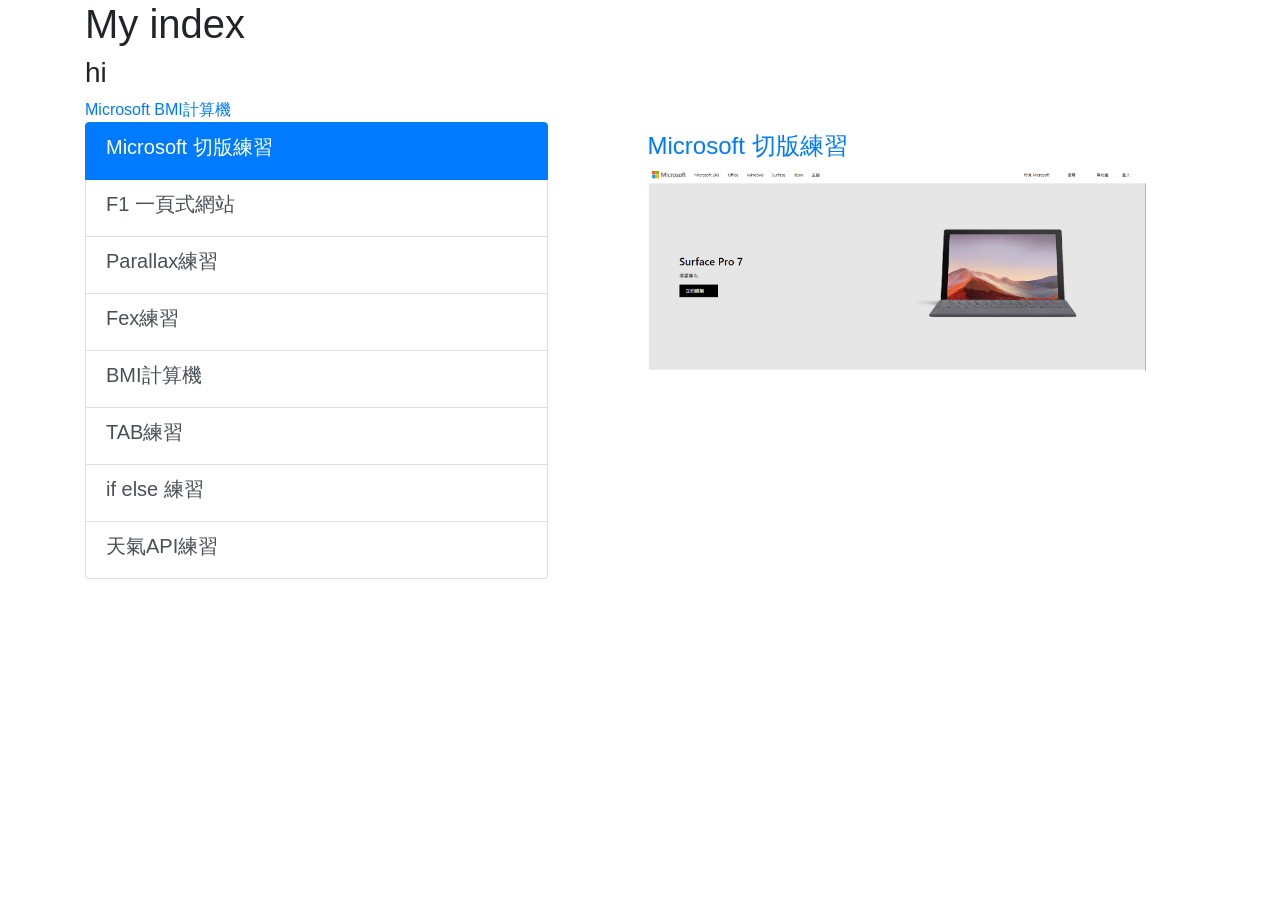
==== index.html @ 3a9ffc70 "0.0" ====
<!DOCTYPE html>
<html lang="en">

<head>
    <meta charset="UTF-8">
    <meta http-equiv="X-UA-Compatible" content="IE=edge">
    <meta name="viewport" content="width=device-width, initial-scale=1.0">
    <title>盧禹勝 Louis 作品集</title>

    <!-- Bootstrap 4.6 CSS -->
    <link rel="stylesheet" href="https://cdn.jsdelivr.net/npm/bootstrap@4.6.0/dist/css/bootstrap.min.css"
        integrity="sha384-B0vP5xmATw1+K9KRQjQERJvTumQW0nPEzvF6L/Z6nronJ3oUOFUFpCjEUQouq2+l" crossorigin="anonymous">

    <!-- Font Awsome -->
    <link rel="stylesheet" href="https://pro.fontawesome.com/releases/v5.10.0/css/all.css"
        integrity="sha384-AYmEC3Yw5cVb3ZcuHtOA93w35dYTsvhLPVnYs9eStHfGJvOvKxVfELGroGkvsg+p" crossorigin="anonymous">

    <!-- google Font -->
    <link rel="preconnect" href="https://fonts.googleapis.com">
    <link rel="preconnect" href="https://fonts.gstatic.com" crossorigin>
    <link href="https://fonts.googleapis.com/css2?family=Noto+Serif+TC:wght@700&display=swap" rel="stylesheet">
    <!-- wow.js -->
    <link rel="stylesheet" href="https://cdnjs.cloudflare.com/ajax/libs/animate.css/3.7.2/animate.min.css">

    <!-- index style -->
    <link rel="stylesheet" href="/css/index.css">


</head>

<body>

    <main>

        <div class="banner d-flex justify-content-center">
            <div class="banner-img">
                <!-- <img src="/img/Banner.jpg" alt="" style="max-width: 100%;height: auto;"> -->
            </div>
        </div>

        <div class="container">

            <h1>My index</h1>
            <h3>hi</h3>
            <a href="https://louis5628.github.io/20210413-Microsoft 切版.html">Microsoft</a>
            <a
                href="https://louis5628.github.io/2021-04-15-BMI%E8%A8%88%E7%AE%97%E6%A9%9F(%E4%BD%9C%E6%A5%AD)">BMI計算機</a>

            <div class="row no-gutters">
                <div class="col-lg-5">
                    <div class="list-group" id="list-tab" role="tablist">
                        <a class="list-group-item list-group-item-action active" id="list-Microsoft" data-toggle="list"
                            href="#Microsoft" role="tab">
                            <h5>Microsoft 切版練習</h5>
                        </a>
                        <a class="list-group-item list-group-item-action" id="list-messages-list" data-toggle="list"
                            href="#F1-one-page" role="tab">
                            <h5>F1 一頁式網站</h5>
                        </a>
                        <a class="list-group-item list-group-item-action" id="list-settings-list" data-toggle="list"
                            href="#Parallax" role="tab">
                            <h5>Parallax練習</h5>
                        </a>
                        <a class="list-group-item list-group-item-action" id="list-settings-list" data-toggle="list"
                            href="#Flex" role="tab">
                            <h5>Fex練習</h5>
                        </a>

                        <a class="list-group-item list-group-item-action" id="list-profile-list" data-toggle="list"
                            href="#BMI" role="tab">
                            <h5>BMI計算機</h5>
                        </a>
                        <a class="list-group-item list-group-item-action" id="list-profile-list" data-toggle="list"
                            href="#TAB" role="tab">
                            <h5>TAB練習</h5>
                        </a>
                        <a class="list-group-item list-group-item-action" id="list-profile-list" data-toggle="list"
                            href="#score" role="tab">
                            <h5>if else 練習</h5>
                        </a>
                        <a class="list-group-item list-group-item-action" id="list-profile-list" data-toggle="list"
                            href="#API" role="tab">
                            <h5>天氣API練習</h5>
                        </a>
                    </div>
                </div>
                <div class="col-lg-5 links">
                    <div class="tab-content" id="nav-tabContent">
                        <div class="link tab-pane fade show active" id="Microsoft" role="tabpanel"
                            aria-labelledby="list-Microsoft">
                            <a href="https://louis5628.github.io/20210413-Microsoft 切版.html">
                                <h4>Microsoft 切版練習</h4>
                                <img src="/img/Microsoft.PNG" alt="">
                            </a>
                        </div>

                        <div class="link tab-pane fade" id="F1-one-page" role="tabpanel"
                            aria-labelledby="list-messages-list">
                            <a href="https://louis5628.github.io/F1-one page website.html">
                                <h4>F1 一頁式網站</h4>
                                <img src="/img/f1-website.PNG" alt="">
                            </a>
                        </div>
                        <div class="link tab-pane fade" id="Parallax" role="tabpanel"
                            aria-labelledby="list-settings-list">
                            <a href="https://louis5628.github.io/parallax-practice.html">
                                <h4>Parallax練習</h4>
                                <img src="/img/Parallax-practice.PNG" alt="">
                            </a>
                        </div>
                        <div class="link tab-pane fade" id="Flex" role="tabpanel" aria-labelledby="list-settings-list">
                            <a href="https://louis5628.github.io/twitch-flex-practice.html">
                                <h4>Flex練習</h4>
                                <img src="/img/twitch.PNG" alt="">
                            </a>
                        </div>

                        <div class="link tab-pane fade" id="BMI" role="tabpanel" aria-labelledby="list-profile-list"><a
                                href="https://louis5628.github.io/2021-04-15-BMI.html">
                                <h4>BMI計算機</h4>
                                <img src="/img/BMI.PNG" alt="">
                            </a>
                        </div>

                        <div class="link tab-pane fade" id="TAB" role="tabpanel" aria-labelledby="list-profile-list"><a
                                href="https://louis5628.github.io/javascript-practice-tab.html">
                                <h4>TAB練習</h4>
                                <img src="/img/TAB.PNG" alt="">
                            </a>
                        </div>

                        <div class="link tab-pane fade" id="score" role="tabpanel" aria-labelledby="list-profile-list">
                            <a href="https://louis5628.github.io/javascript-practice-tab.html">
                                <h4>if else 練習</h4>
                                <img src="/img/score.PNG" alt="">
                            </a>
                        </div>

                        <div class="link tab-pane fade" id="API" role="tabpanel" aria-labelledby="list-profile-list">
                            <a href="https://louis5628.github.io/javascript-practice-tab.html">
                                <h4>天氣API練習</h4>
                                <img src="/img/weather-api.PNG" alt="">
                            </a>
                        </div>




                    </div>
                </div>
            </div>

        </div>


    </main>










    <!-- Bootstrap 4.6 JS -->
    <script src="https://code.jquery.com/jquery-3.5.1.slim.min.js"
        integrity="sha384-DfXdz2htPH0lsSSs5nCTpuj/zy4C+OGpamoFVy38MVBnE+IbbVYUew+OrCXaRkfj"
        crossorigin="anonymous"></script>
    <script src="https://cdn.jsdelivr.net/npm/popper.js@1.16.1/dist/umd/popper.min.js"
        integrity="sha384-9/reFTGAW83EW2RDu2S0VKaIzap3H66lZH81PoYlFhbGU+6BZp6G7niu735Sk7lN"
        crossorigin="anonymous"></script>
    <script src="https://cdn.jsdelivr.net/npm/bootstrap@4.6.0/dist/js/bootstrap.min.js"
        integrity="sha384-+YQ4JLhjyBLPDQt//I+STsc9iw4uQqACwlvpslubQzn4u2UU2UFM80nGisd026JF"
        crossorigin="anonymous"></script>

    <!-- wow.js -->
    <script src="https://cdnjs.cloudflare.com/ajax/libs/wow/1.1.2/wow.min.js"></script>

    <script>

        // activate wow.js
        new WOW().init();

    </script>


</body>

</html>
---- css/index.css ----
.container .links {
  margin-left: 100px;
}

.container .links .link {
  padding: 10px 0;
}

.container .links .link img {
  width: 500px;
  height: auto;
}
/*# sourceMappingURL=index.css.map */
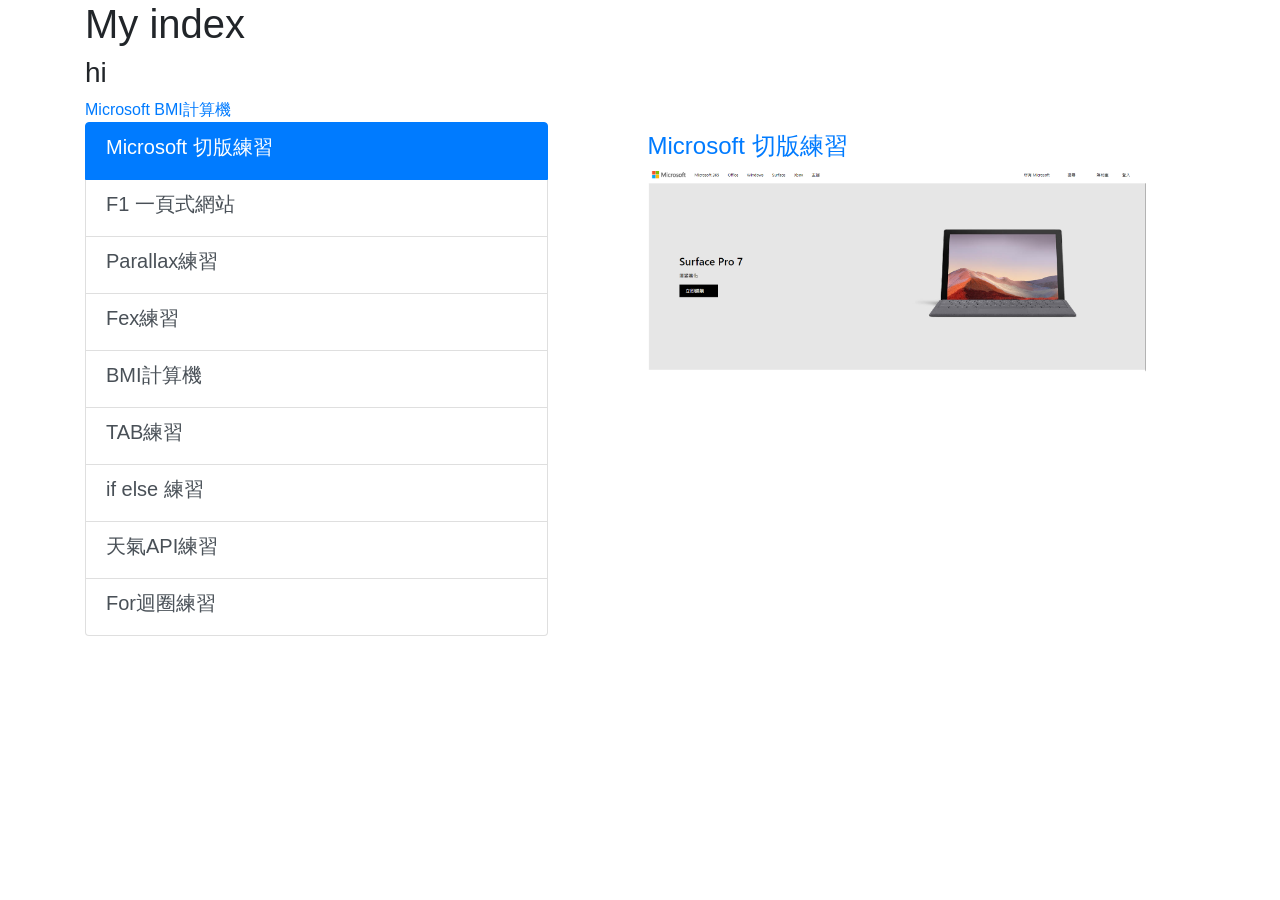
==== commit 7e0cfc28: "0.0" ====
--- a/index.html
+++ b/index.html
@@ -82,6 +82,11 @@
                             href="#API" role="tab">
                             <h5>天氣API練習</h5>
                         </a>
+
+                        <a class="list-group-item list-group-item-action" id="list-profile-list" data-toggle="list"
+                        href="#block-game" role="tab">
+                        <h5>For迴圈練習</h5>
+                    </a>
                     </div>
                 </div>
                 <div class="col-lg-5 links">
@@ -140,6 +145,13 @@
                             <a href="https://louis5628.github.io/javascript-practice-tab.html">
                                 <h4>天氣API練習</h4>
                                 <img src="/img/weather-api.PNG" alt="">
+                            </a>
+                        </div>
+
+                        <div class="link tab-pane fade" id="block-game" role="tabpanel" aria-labelledby="list-profile-list">
+                            <a href="https://louis5628.github.io/javascript-practice-block-game.html">
+                                <h4>For迴圈練習</h4>
+                                <img src="/img/block-game.PNG" alt="">
                             </a>
                         </div>
 
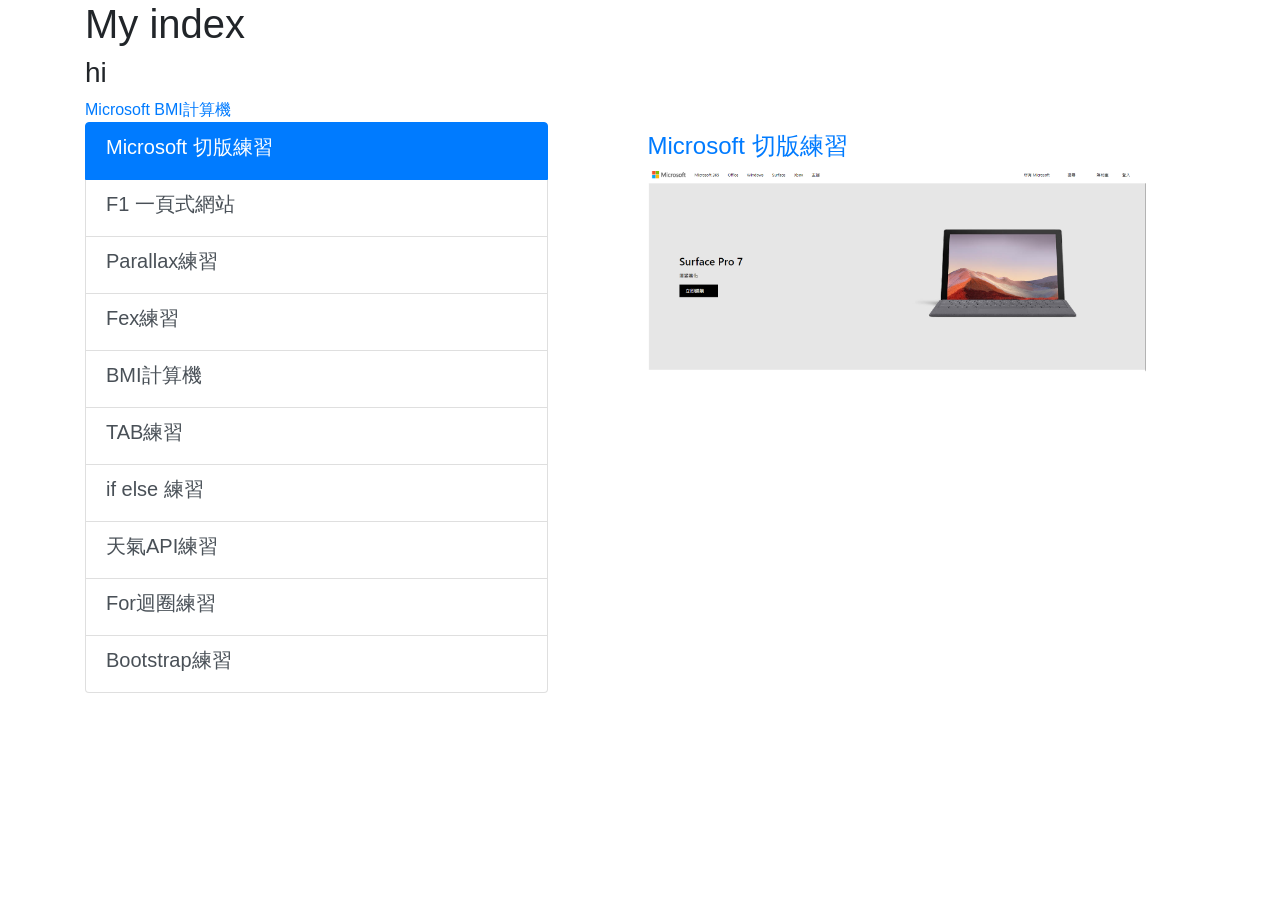
==== commit 4e406359: "0.0" ====
--- a/index.html
+++ b/index.html
@@ -84,9 +84,14 @@
                         </a>
 
                         <a class="list-group-item list-group-item-action" id="list-profile-list" data-toggle="list"
-                        href="#block-game" role="tab">
-                        <h5>For迴圈練習</h5>
-                    </a>
+                            href="#block-game" role="tab">
+                            <h5>For迴圈練習</h5>
+                        </a>
+
+                        <a class="list-group-item list-group-item-action" id="list-profile-list" data-toggle="list"
+                            href="#bootstrap" role="tab">
+                            <h5>Bootstrap練習</h5>
+                        </a>
                     </div>
                 </div>
                 <div class="col-lg-5 links">
@@ -135,23 +140,32 @@
                         </div>
 
                         <div class="link tab-pane fade" id="score" role="tabpanel" aria-labelledby="list-profile-list">
-                            <a href="https://louis5628.github.io/javascript-practice-tab.html">
+                            <a href="https://louis5628.github.io/javascript-practice-if-else-score.html">
                                 <h4>if else 練習</h4>
                                 <img src="/img/score.PNG" alt="">
                             </a>
                         </div>
 
                         <div class="link tab-pane fade" id="API" role="tabpanel" aria-labelledby="list-profile-list">
-                            <a href="https://louis5628.github.io/javascript-practice-tab.html">
+                            <a href="https://louis5628.github.io/javascript-practice-weather-api.html">
                                 <h4>天氣API練習</h4>
                                 <img src="/img/weather-api.PNG" alt="">
                             </a>
                         </div>
 
-                        <div class="link tab-pane fade" id="block-game" role="tabpanel" aria-labelledby="list-profile-list">
+                        <div class="link tab-pane fade" id="block-game" role="tabpanel"
+                            aria-labelledby="list-profile-list">
                             <a href="https://louis5628.github.io/javascript-practice-block-game.html">
                                 <h4>For迴圈練習</h4>
                                 <img src="/img/block-game.PNG" alt="">
+                            </a>
+                        </div>
+
+                        <div class="link tab-pane fade" id="bootstrap" role="tabpanel"
+                            aria-labelledby="list-profile-list">
+                            <a href="https://louis5628.github.io/bootstrap-digipack-index.html">
+                                <h4>Bootstrap練習</h4>
+                                <img src="/img/bootstrap.PNG" alt="">
                             </a>
                         </div>
 
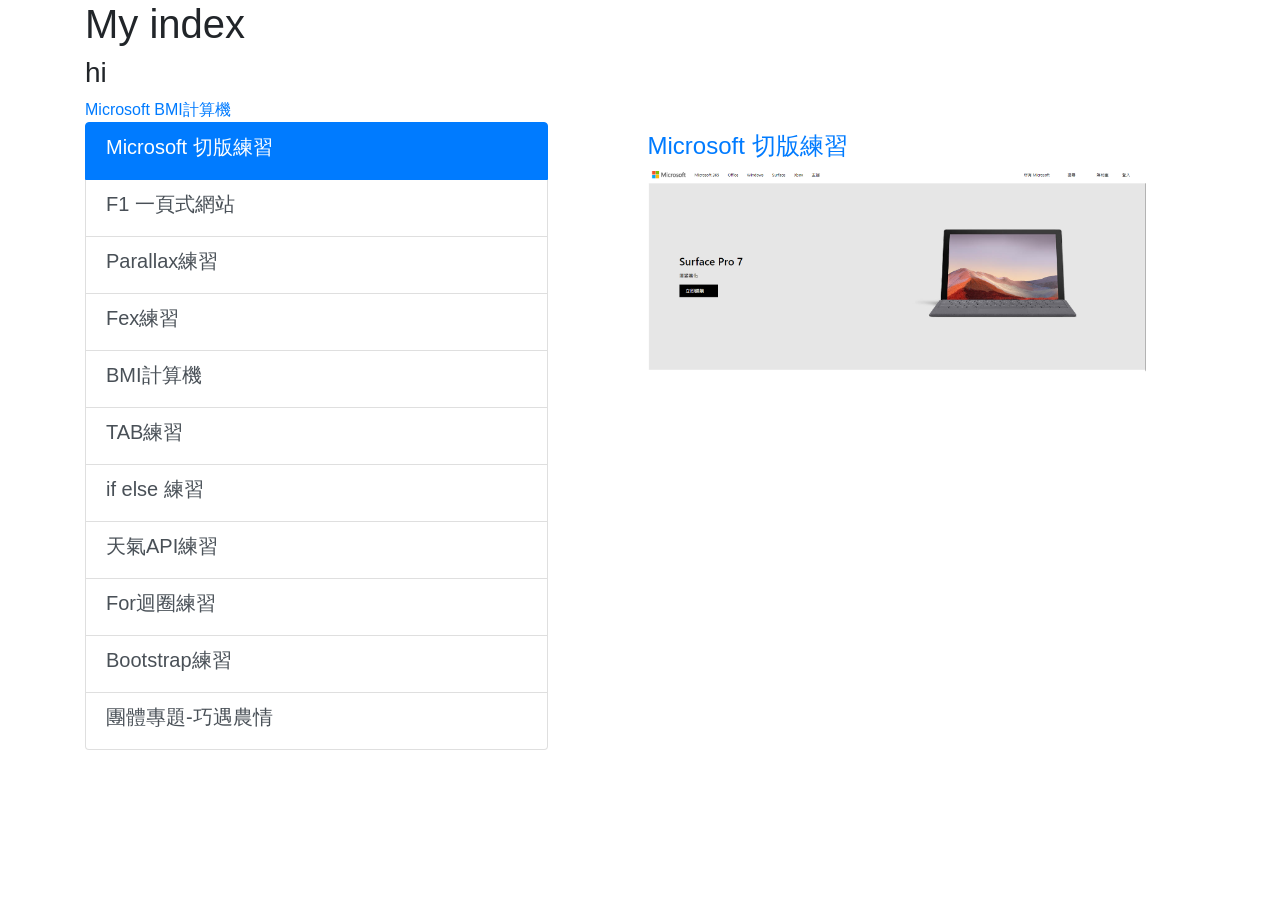
==== commit b40a5697: "0.0" ====
--- a/index.html
+++ b/index.html
@@ -92,6 +92,12 @@
                             href="#bootstrap" role="tab">
                             <h5>Bootstrap練習</h5>
                         </a>
+
+                        <a class="list-group-item list-group-item-action" id="list-profile-list" data-toggle="list"
+                        href="#team-project" role="tab">
+                        <h5>團體專題-巧遇農情</h5>
+                        </a>
+
                     </div>
                 </div>
                 <div class="col-lg-5 links">
@@ -166,6 +172,15 @@
                             <a href="https://louis5628.github.io/bootstrap-digipack-index.html">
                                 <h4>Bootstrap練習</h4>
                                 <img src="/img/bootstrap.PNG" alt="">
+                            </a>
+                        </div>
+
+                        
+                        <div class="link tab-pane fade" id="team-project" role="tabpanel"
+                            aria-labelledby="list-profile-list">
+                            <a href="https://110-03-sunyehfy-chomeet.dev-hub.io/">
+                                <h4>團體專題-巧遇農情</h4>
+                                <img src="/img/chomeet.PNG" alt="">
                             </a>
                         </div>
 
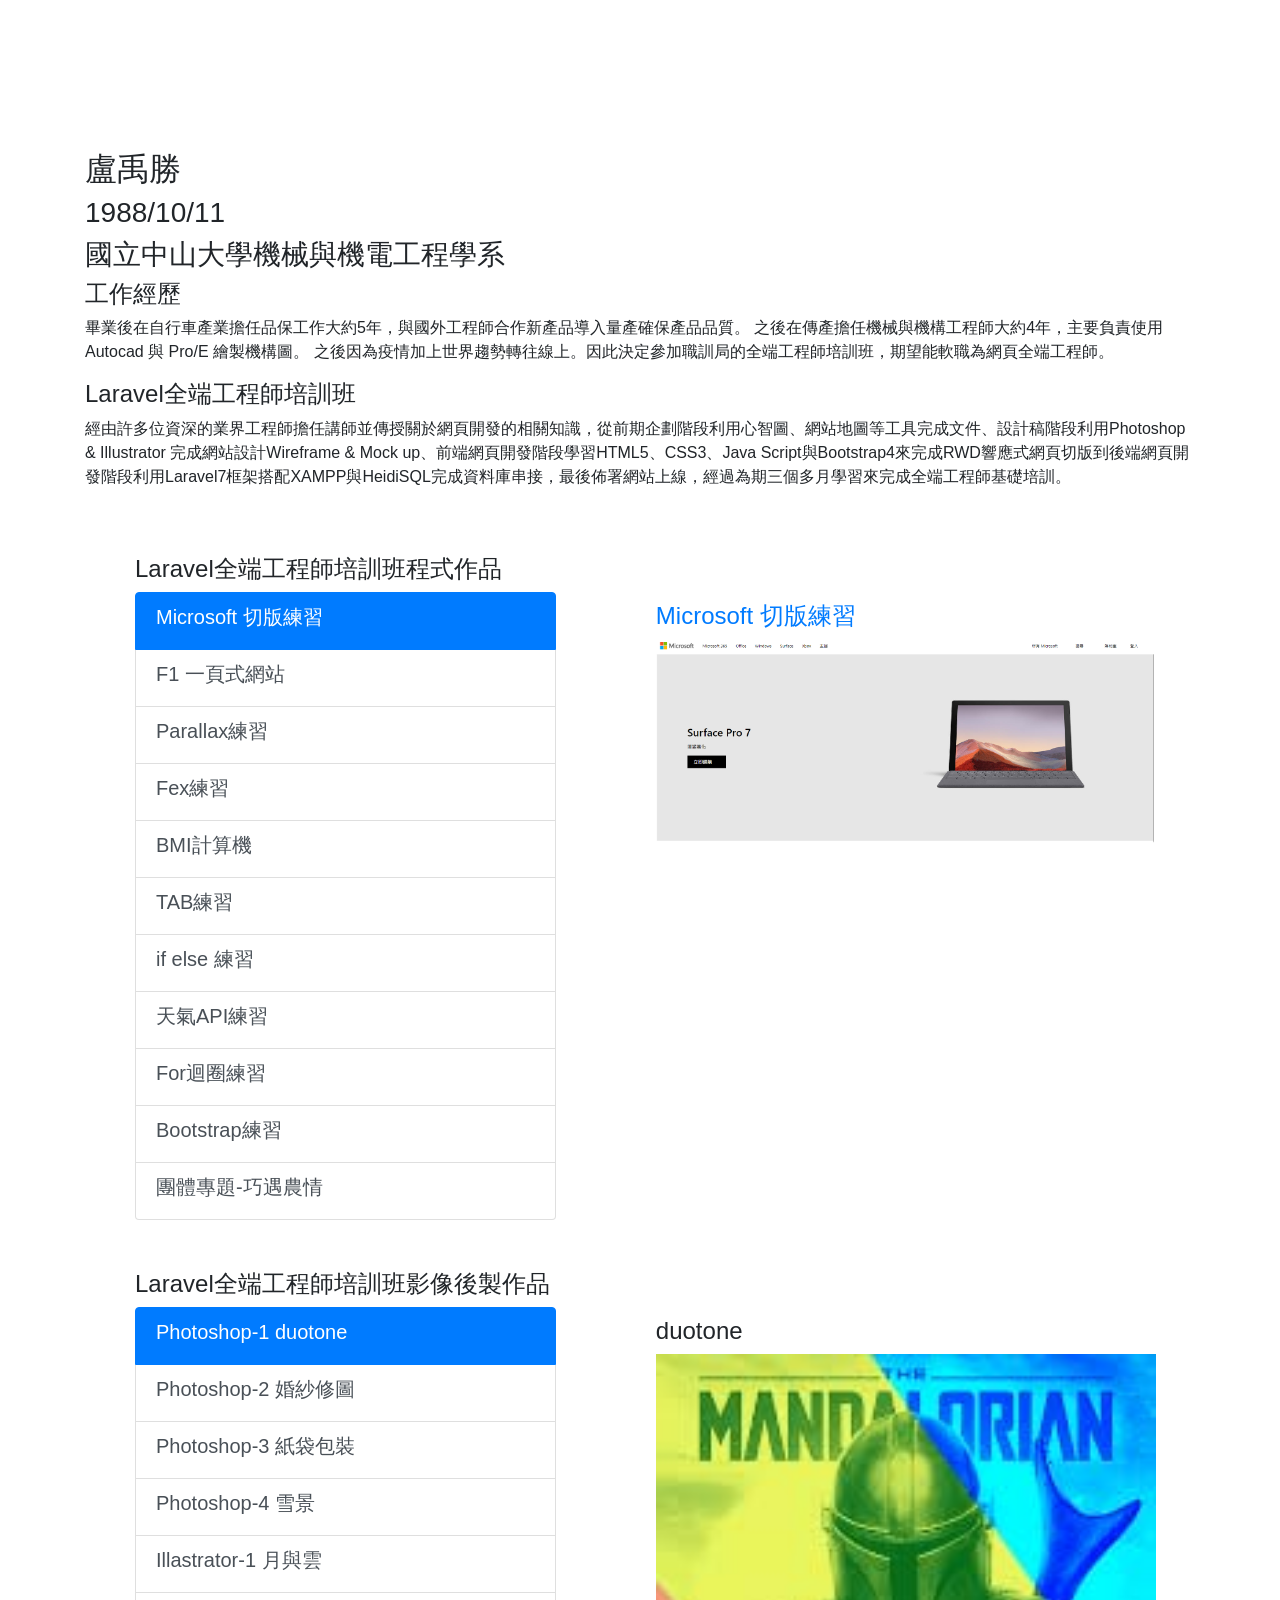
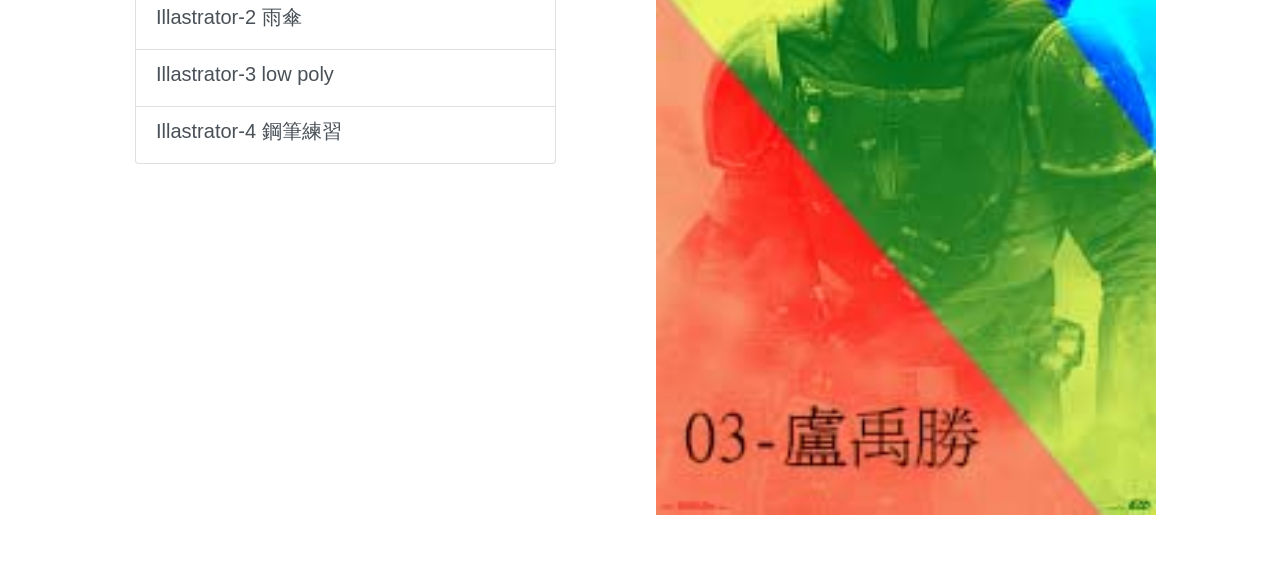
==== commit be9f48e9: "0.0" ====
--- a/index.html
+++ b/index.html
@@ -40,155 +40,277 @@
 
         <div class="container">
 
-            <h1>My index</h1>
-            <h3>hi</h3>
-            <a href="https://louis5628.github.io/20210413-Microsoft 切版.html">Microsoft</a>
-            <a
-                href="https://louis5628.github.io/2021-04-15-BMI%E8%A8%88%E7%AE%97%E6%A9%9F(%E4%BD%9C%E6%A5%AD)">BMI計算機</a>
-
-            <div class="row no-gutters">
-                <div class="col-lg-5">
-                    <div class="list-group" id="list-tab" role="tablist">
-                        <a class="list-group-item list-group-item-action active" id="list-Microsoft" data-toggle="list"
-                            href="#Microsoft" role="tab">
-                            <h5>Microsoft 切版練習</h5>
-                        </a>
-                        <a class="list-group-item list-group-item-action" id="list-messages-list" data-toggle="list"
-                            href="#F1-one-page" role="tab">
-                            <h5>F1 一頁式網站</h5>
-                        </a>
-                        <a class="list-group-item list-group-item-action" id="list-settings-list" data-toggle="list"
-                            href="#Parallax" role="tab">
-                            <h5>Parallax練習</h5>
-                        </a>
-                        <a class="list-group-item list-group-item-action" id="list-settings-list" data-toggle="list"
-                            href="#Flex" role="tab">
-                            <h5>Fex練習</h5>
-                        </a>
-
-                        <a class="list-group-item list-group-item-action" id="list-profile-list" data-toggle="list"
-                            href="#BMI" role="tab">
-                            <h5>BMI計算機</h5>
-                        </a>
-                        <a class="list-group-item list-group-item-action" id="list-profile-list" data-toggle="list"
-                            href="#TAB" role="tab">
-                            <h5>TAB練習</h5>
-                        </a>
-                        <a class="list-group-item list-group-item-action" id="list-profile-list" data-toggle="list"
-                            href="#score" role="tab">
-                            <h5>if else 練習</h5>
-                        </a>
-                        <a class="list-group-item list-group-item-action" id="list-profile-list" data-toggle="list"
-                            href="#API" role="tab">
-                            <h5>天氣API練習</h5>
-                        </a>
-
-                        <a class="list-group-item list-group-item-action" id="list-profile-list" data-toggle="list"
-                            href="#block-game" role="tab">
-                            <h5>For迴圈練習</h5>
-                        </a>
-
-                        <a class="list-group-item list-group-item-action" id="list-profile-list" data-toggle="list"
-                            href="#bootstrap" role="tab">
-                            <h5>Bootstrap練習</h5>
-                        </a>
-
-                        <a class="list-group-item list-group-item-action" id="list-profile-list" data-toggle="list"
-                        href="#team-project" role="tab">
-                        <h5>團體專題-巧遇農情</h5>
-                        </a>
-
+            <div class="resume">
+
+                <h2>盧禹勝</h2>
+                <h3>1988/10/11</h3>
+                <h3>國立中山大學機械與機電工程學系</h3>
+                <h4>工作經歷</h4>
+                <p>
+                    畢業後在自行車產業擔任品保工作大約5年，與國外工程師合作新產品導入量產確保產品品質。
+                    之後在傳產擔任機械與機構工程師大約4年，主要負責使用 Autocad 與 Pro/E 繪製機構圖。
+                    之後因為疫情加上世界趨勢轉往線上。因此決定參加職訓局的全端工程師培訓班，期望能軟職為網頁全端工程師。
+                </p>
+                <h4>Laravel全端工程師培訓班</h4>
+                <p>經由許多位資深的業界工程師擔任講師並傳授關於網頁開發的相關知識，從前期企劃階段利用心智圖、網站地圖等工具完成文件、設計稿階段利用Photoshop & Illustrator
+                    完成網站設計Wireframe & Mock up、前端網頁開發階段學習HTML5、CSS3、Java
+                    Script與Bootstrap4來完成RWD響應式網頁切版到後端網頁開發階段利用Laravel7框架搭配XAMPP與HeidiSQL完成資料庫串接，最後佈署網站上線，經過為期三個多月學習來完成全端工程師基礎培訓。
+                </p>
+            </div>
+
+            <div class="frontend">
+
+                <h4>Laravel全端工程師培訓班程式作品</h4>
+                <div class="row no-gutters">
+                    <div class="col-lg-5">
+                        <div class="list-group" id="list-tab" role="tablist">
+                            <a class="list-group-item list-group-item-action active" id="list-Microsoft"
+                                data-toggle="list" href="#Microsoft" role="tab">
+                                <h5>Microsoft 切版練習</h5>
+                            </a>
+                            <a class="list-group-item list-group-item-action" id="list-messages-list" data-toggle="list"
+                                href="#F1-one-page" role="tab">
+                                <h5>F1 一頁式網站</h5>
+                            </a>
+                            <a class="list-group-item list-group-item-action" id="list-settings-list" data-toggle="list"
+                                href="#Parallax" role="tab">
+                                <h5>Parallax練習</h5>
+                            </a>
+                            <a class="list-group-item list-group-item-action" id="list-settings-list" data-toggle="list"
+                                href="#Flex" role="tab">
+                                <h5>Fex練習</h5>
+                            </a>
+
+                            <a class="list-group-item list-group-item-action" id="list-profile-list" data-toggle="list"
+                                href="#BMI" role="tab">
+                                <h5>BMI計算機</h5>
+                            </a>
+                            <a class="list-group-item list-group-item-action" id="list-profile-list" data-toggle="list"
+                                href="#TAB" role="tab">
+                                <h5>TAB練習</h5>
+                            </a>
+                            <a class="list-group-item list-group-item-action" id="list-profile-list" data-toggle="list"
+                                href="#score" role="tab">
+                                <h5>if else 練習</h5>
+                            </a>
+                            <a class="list-group-item list-group-item-action" id="list-profile-list" data-toggle="list"
+                                href="#API" role="tab">
+                                <h5>天氣API練習</h5>
+                            </a>
+
+                            <a class="list-group-item list-group-item-action" id="list-profile-list" data-toggle="list"
+                                href="#block-game" role="tab">
+                                <h5>For迴圈練習</h5>
+                            </a>
+
+                            <a class="list-group-item list-group-item-action" id="list-profile-list" data-toggle="list"
+                                href="#bootstrap" role="tab">
+                                <h5>Bootstrap練習</h5>
+                            </a>
+
+                            <a class="list-group-item list-group-item-action" id="list-profile-list" data-toggle="list"
+                                href="#team-project" role="tab">
+                                <h5>團體專題-巧遇農情</h5>
+                            </a>
+
+                        </div>
+                    </div>
+                    <div class="col-lg-5 links">
+                        <div class="tab-content" id="nav-tabContent">
+                            <div class="link tab-pane fade show active" id="Microsoft" role="tabpanel"
+                                aria-labelledby="list-Microsoft">
+                                <a href="https://louis5628.github.io/20210413-Microsoft 切版.html">
+                                    <h4>Microsoft 切版練習</h4>
+                                    <img src="/img/Microsoft.PNG" alt="">
+                                </a>
+                            </div>
+
+                            <div class="link tab-pane fade" id="F1-one-page" role="tabpanel"
+                                aria-labelledby="list-messages-list">
+                                <a href="https://louis5628.github.io/F1-one page website.html">
+                                    <h4>F1 一頁式網站</h4>
+                                    <img src="/img/f1-website.PNG" alt="">
+                                </a>
+                            </div>
+                            <div class="link tab-pane fade" id="Parallax" role="tabpanel"
+                                aria-labelledby="list-settings-list">
+                                <a href="https://louis5628.github.io/parallax-practice.html">
+                                    <h4>Parallax練習</h4>
+                                    <img src="/img/Parallax-practice.PNG" alt="">
+                                </a>
+                            </div>
+                            <div class="link tab-pane fade" id="Flex" role="tabpanel"
+                                aria-labelledby="list-settings-list">
+                                <a href="https://louis5628.github.io/twitch-flex-practice.html">
+                                    <h4>Flex練習</h4>
+                                    <img src="/img/twitch.PNG" alt="">
+                                </a>
+                            </div>
+
+                            <div class="link tab-pane fade" id="BMI" role="tabpanel"
+                                aria-labelledby="list-profile-list"><a
+                                    href="https://louis5628.github.io/2021-04-15-BMI.html">
+                                    <h4>BMI計算機</h4>
+                                    <img src="/img/BMI.PNG" alt="">
+                                </a>
+                            </div>
+
+                            <div class="link tab-pane fade" id="TAB" role="tabpanel"
+                                aria-labelledby="list-profile-list"><a
+                                    href="https://louis5628.github.io/javascript-practice-tab.html">
+                                    <h4>TAB練習</h4>
+                                    <img src="/img/TAB.PNG" alt="">
+                                </a>
+                            </div>
+
+                            <div class="link tab-pane fade" id="score" role="tabpanel"
+                                aria-labelledby="list-profile-list">
+                                <a href="https://louis5628.github.io/javascript-practice-if-else-score.html">
+                                    <h4>if else 練習</h4>
+                                    <img src="/img/score.PNG" alt="">
+                                </a>
+                            </div>
+
+                            <div class="link tab-pane fade" id="API" role="tabpanel"
+                                aria-labelledby="list-profile-list">
+                                <a href="https://louis5628.github.io/javascript-practice-weather-api.html">
+                                    <h4>天氣API練習</h4>
+                                    <img src="/img/weather-api.PNG" alt="">
+                                </a>
+                            </div>
+
+                            <div class="link tab-pane fade" id="block-game" role="tabpanel"
+                                aria-labelledby="list-profile-list">
+                                <a href="https://louis5628.github.io/javascript-practice-block-game.html">
+                                    <h4>For迴圈練習</h4>
+                                    <img src="/img/block-game.PNG" alt="">
+                                </a>
+                            </div>
+
+                            <div class="link tab-pane fade" id="bootstrap" role="tabpanel"
+                                aria-labelledby="list-profile-list">
+                                <a href="https://louis5628.github.io/bootstrap-digipack-index.html">
+                                    <h4>Bootstrap練習</h4>
+                                    <img src="/img/bootstrap.PNG" alt="">
+                                </a>
+                            </div>
+
+
+                            <div class="link tab-pane fade" id="team-project" role="tabpanel"
+                                aria-labelledby="list-profile-list">
+                                <a href="https://110-03-sunyehfy-chomeet.dev-hub.io/">
+                                    <h4>團體專題-巧遇農情</h4>
+                                    <img src="/img/chomeet.PNG" alt="">
+                                </a>
+                            </div>
+
+
+
+
+                        </div>
                     </div>
                 </div>
-                <div class="col-lg-5 links">
-                    <div class="tab-content" id="nav-tabContent">
-                        <div class="link tab-pane fade show active" id="Microsoft" role="tabpanel"
-                            aria-labelledby="list-Microsoft">
-                            <a href="https://louis5628.github.io/20210413-Microsoft 切版.html">
-                                <h4>Microsoft 切版練習</h4>
-                                <img src="/img/Microsoft.PNG" alt="">
+            </div>
+
+            <div class="adobe">
+                <h4>Laravel全端工程師培訓班影像後製作品</h4>
+                <div class="row no-gutters">
+                    <div class="col-lg-5">
+                        <div class="list-group" id="list-tab" role="tablist">
+                            <a class="list-group-item list-group-item-action active" id="list-Microsoft"
+                                data-toggle="list" href="#p-1" role="tab">
+                                <h5>Photoshop-1 duotone</h5>
+                            </a>
+                            <a class="list-group-item list-group-item-action" id="list-messages-list" data-toggle="list"
+                                href="#p-2" role="tab">
+                                <h5>Photoshop-2 婚紗修圖</h5>
+                            </a>
+                            <a class="list-group-item list-group-item-action" id="list-settings-list" data-toggle="list"
+                                href="#p-3" role="tab">
+                                <h5>Photoshop-3 紙袋包裝</h5>
+                            </a>
+                            <a class="list-group-item list-group-item-action" id="list-settings-list" data-toggle="list"
+                                href="#p-4" role="tab">
+                                <h5>Photoshop-4 雪景</h5>
+                            </a>
+
+                            <a class="list-group-item list-group-item-action" id="list-profile-list" data-toggle="list"
+                                href="#a-1" role="tab">
+                                <h5>Illastrator-1 月與雲</h5>
+                            </a>
+                            <a class="list-group-item list-group-item-action" id="list-profile-list" data-toggle="list"
+                                href="#a-2" role="tab">
+                                <h5>Illastrator-2 雨傘</h5>
+                            </a>
+                            <a class="list-group-item list-group-item-action" id="list-profile-list" data-toggle="list"
+                                href="#a-3" role="tab">
+                                <h5>Illastrator-3 low poly</h5>
+                            </a>
+                            <a class="list-group-item list-group-item-action" id="list-profile-list" data-toggle="list"
+                                href="#a-4" role="tab">
+                                <h5>Illastrator-4 鋼筆練習</h5>
                             </a>
                         </div>
-
-                        <div class="link tab-pane fade" id="F1-one-page" role="tabpanel"
-                            aria-labelledby="list-messages-list">
-                            <a href="https://louis5628.github.io/F1-one page website.html">
-                                <h4>F1 一頁式網站</h4>
-                                <img src="/img/f1-website.PNG" alt="">
-                            </a>
+                    </div>
+                    <div class="col-lg-5 links">
+                        <div class="tab-content" id="nav-tabContent">
+                            <div class="link tab-pane fade show active" id="p-1" role="tabpanel"
+                                aria-labelledby="list-Microsoft">
+                                <h4>duotone</h4>
+                                <img src="/img/photoshop/2021-04-30-duotone-03-盧禹勝.jpg" alt="">
+                            </div>
+
+                            <div class="link tab-pane fade" id="p-2" role="tabpanel"
+                                aria-labelledby="list-messages-list">
+                                <h4>婚紗修圖</h4>
+                                <img src="/img/photoshop/2021-04-30-婚紗修圖-03-盧禹勝.jpg" alt="">
+                            </div>
+                            <div class="link tab-pane fade" id="p-3" role="tabpanel"
+                                aria-labelledby="list-settings-list">
+
+                                <h4>紙袋包裝</h4>
+                                <img src="/img/photoshop/2021-04-30-紙袋包裝-03-盧禹勝.jpg" alt="">
+
+                            </div>
+                            <div class="link tab-pane fade" id="p-4" role="tabpanel"
+                                aria-labelledby="list-settings-list">
+                                <h4>雪景</h4>
+                                <img src="/img/photoshop/2021-05-03-雪景-03-盧禹勝.jpg" alt="">
+                            </div>
+
+                            <div class="link tab-pane fade" id="a-1" role="tabpanel"
+                                aria-labelledby="list-profile-list">
+                                <h4>月與雲</h4>
+                                <img src="/img/AI/2021-05-04-月與雲-03-盧禹勝_工作區域 1.jpg" alt="">
+
+                            </div>
+
+                            <div class="link tab-pane fade" id="a-2" role="tabpanel"
+                                aria-labelledby="list-profile-list">
+                                <h4>雨傘</h4>
+                                <img src="/img/AI/2021-05-04-雨傘-03-盧禹勝.jpg" alt="">
+
+                            </div>
+
+                            <div class="link tab-pane fade" id="a-3" role="tabpanel"
+                                aria-labelledby="list-profile-list">
+
+                                <h4>low poly</h4>
+                                <img src="/img/AI/2021-05-05-low poly_工作區域 1.jpg" alt="">
+
+                            </div>
+
+                            <div class="link tab-pane fade" id="a-4" role="tabpanel"
+                                aria-labelledby="list-profile-list">
+
+                                <h4>鋼筆練習</h4>
+                                <img src="/img/AI/2021-05-07-pen tool-03-盧禹勝_工作區域 1.jpg" alt="">
+
+                            </div>
                         </div>
-                        <div class="link tab-pane fade" id="Parallax" role="tabpanel"
-                            aria-labelledby="list-settings-list">
-                            <a href="https://louis5628.github.io/parallax-practice.html">
-                                <h4>Parallax練習</h4>
-                                <img src="/img/Parallax-practice.PNG" alt="">
-                            </a>
-                        </div>
-                        <div class="link tab-pane fade" id="Flex" role="tabpanel" aria-labelledby="list-settings-list">
-                            <a href="https://louis5628.github.io/twitch-flex-practice.html">
-                                <h4>Flex練習</h4>
-                                <img src="/img/twitch.PNG" alt="">
-                            </a>
-                        </div>
-
-                        <div class="link tab-pane fade" id="BMI" role="tabpanel" aria-labelledby="list-profile-list"><a
-                                href="https://louis5628.github.io/2021-04-15-BMI.html">
-                                <h4>BMI計算機</h4>
-                                <img src="/img/BMI.PNG" alt="">
-                            </a>
-                        </div>
-
-                        <div class="link tab-pane fade" id="TAB" role="tabpanel" aria-labelledby="list-profile-list"><a
-                                href="https://louis5628.github.io/javascript-practice-tab.html">
-                                <h4>TAB練習</h4>
-                                <img src="/img/TAB.PNG" alt="">
-                            </a>
-                        </div>
-
-                        <div class="link tab-pane fade" id="score" role="tabpanel" aria-labelledby="list-profile-list">
-                            <a href="https://louis5628.github.io/javascript-practice-if-else-score.html">
-                                <h4>if else 練習</h4>
-                                <img src="/img/score.PNG" alt="">
-                            </a>
-                        </div>
-
-                        <div class="link tab-pane fade" id="API" role="tabpanel" aria-labelledby="list-profile-list">
-                            <a href="https://louis5628.github.io/javascript-practice-weather-api.html">
-                                <h4>天氣API練習</h4>
-                                <img src="/img/weather-api.PNG" alt="">
-                            </a>
-                        </div>
-
-                        <div class="link tab-pane fade" id="block-game" role="tabpanel"
-                            aria-labelledby="list-profile-list">
-                            <a href="https://louis5628.github.io/javascript-practice-block-game.html">
-                                <h4>For迴圈練習</h4>
-                                <img src="/img/block-game.PNG" alt="">
-                            </a>
-                        </div>
-
-                        <div class="link tab-pane fade" id="bootstrap" role="tabpanel"
-                            aria-labelledby="list-profile-list">
-                            <a href="https://louis5628.github.io/bootstrap-digipack-index.html">
-                                <h4>Bootstrap練習</h4>
-                                <img src="/img/bootstrap.PNG" alt="">
-                            </a>
-                        </div>
-
-                        
-                        <div class="link tab-pane fade" id="team-project" role="tabpanel"
-                            aria-labelledby="list-profile-list">
-                            <a href="https://110-03-sunyehfy-chomeet.dev-hub.io/">
-                                <h4>團體專題-巧遇農情</h4>
-                                <img src="/img/chomeet.PNG" alt="">
-                            </a>
-                        </div>
-
-
-
-
                     </div>
                 </div>
+
             </div>
 
         </div>
--- a/css/index.css
+++ b/css/index.css
@@ -1,12 +1,37 @@
-.container .links {
+.container .resume {
+  padding: 150px 0px 50px;
+}
+
+.container .frontend {
+  padding: 0px 50px;
+}
+
+.container .frontend .links {
   margin-left: 100px;
 }
 
-.container .links .link {
+.container .frontend .links .link {
   padding: 10px 0;
 }
 
-.container .links .link img {
+.container .frontend .links .link img {
+  width: 500px;
+  height: auto;
+}
+
+.container .adobe {
+  padding: 50px 50px;
+}
+
+.container .adobe .links {
+  margin-left: 100px;
+}
+
+.container .adobe .links .link {
+  padding: 10px 0;
+}
+
+.container .adobe .links .link img {
   width: 500px;
   height: auto;
 }
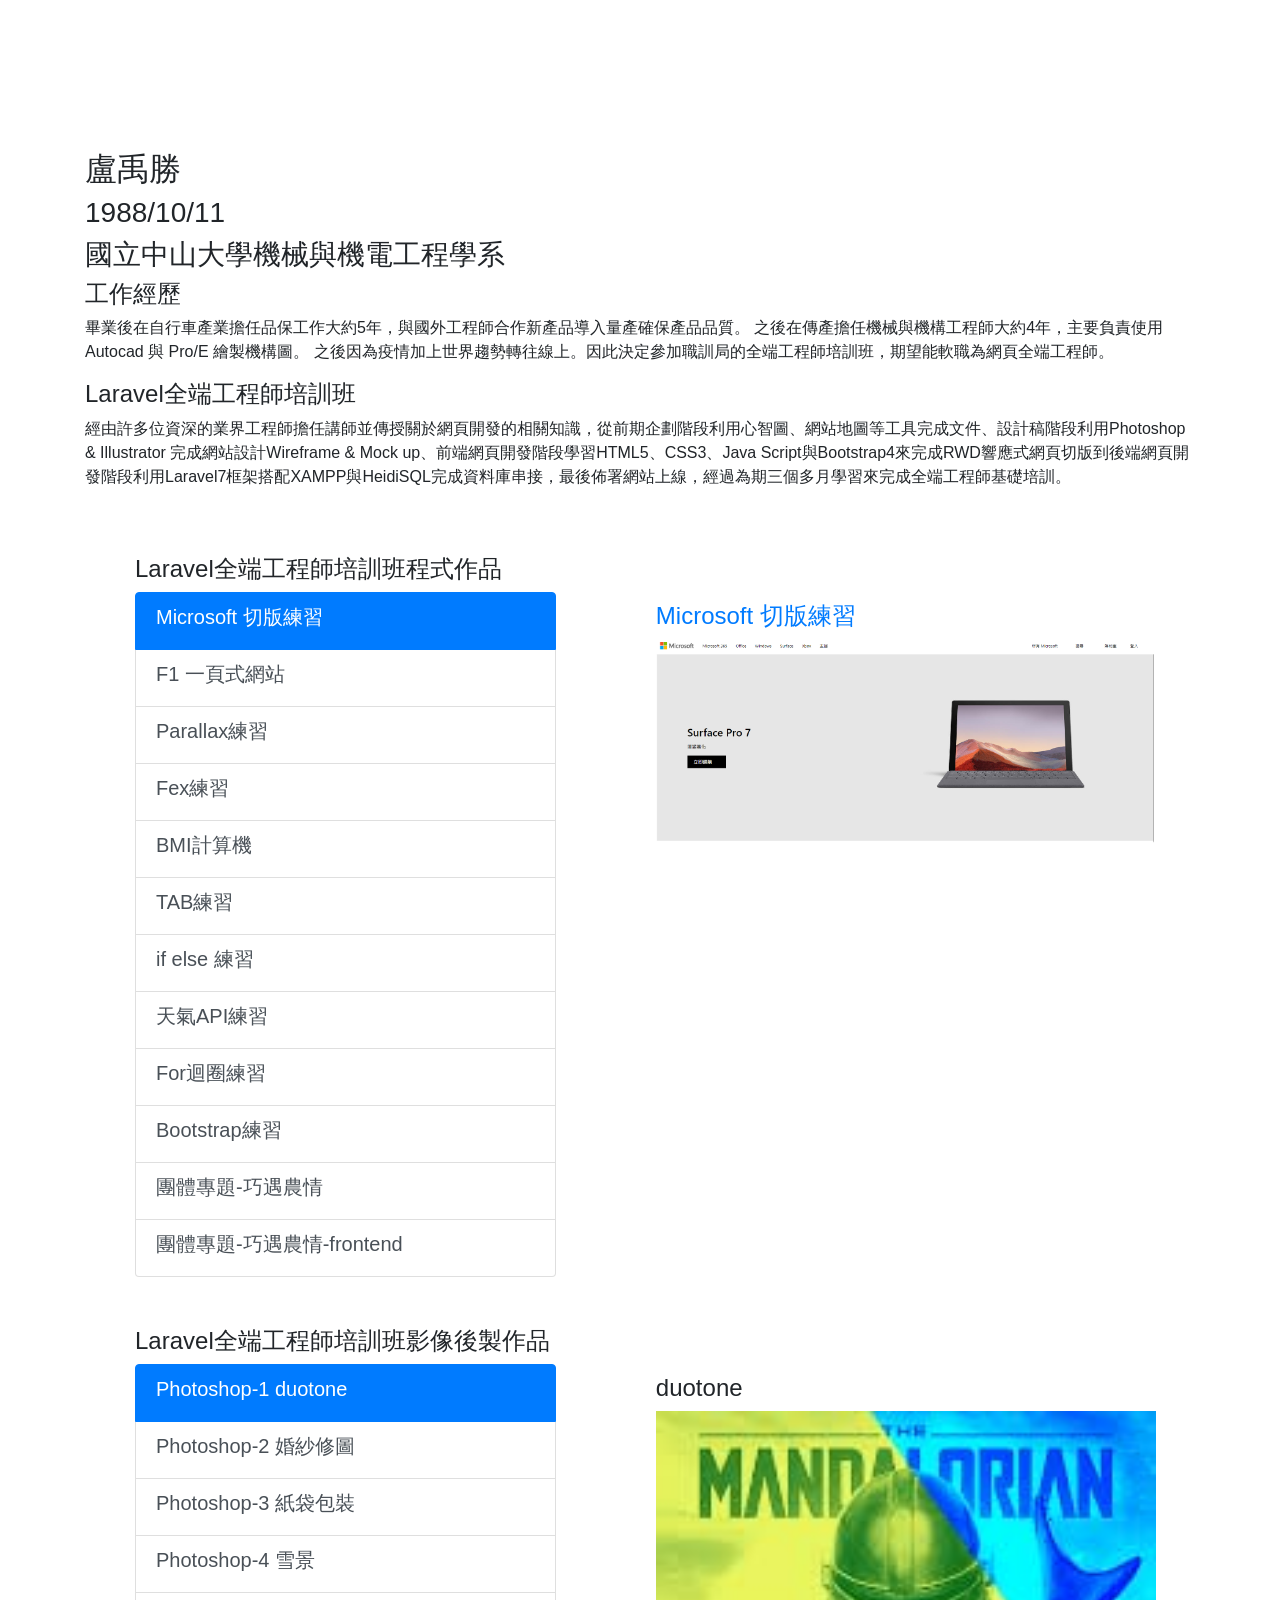
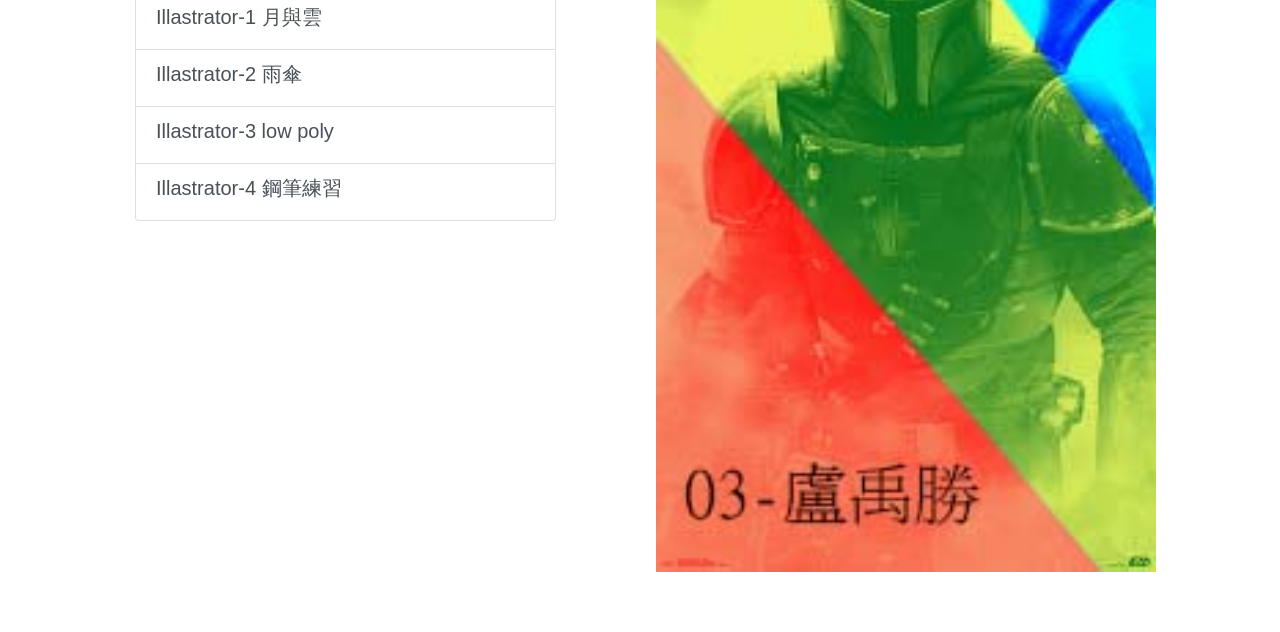
==== commit 6cb3f4b2: "0.0" ====
--- a/index.html
+++ b/index.html
@@ -113,6 +113,11 @@
                                 <h5>團體專題-巧遇農情</h5>
                             </a>
 
+                            <a class="list-group-item list-group-item-action" id="list-profile-list" data-toggle="list"
+                                href="#team-project-frontend" role="tab">
+                                <h5>團體專題-巧遇農情-frontend</h5>
+                            </a>
+
                         </div>
                     </div>
                     <div class="col-lg-5 links">
@@ -203,6 +208,15 @@
                                     <img src="/img/chomeet.PNG" alt="">
                                 </a>
                             </div>
+
+                            <div class="link tab-pane fade" id="team-project-frontend" role="tabpanel"
+                            aria-labelledby="list-profile-list">
+                            <a href="https://louis5628.github.io/CHOMEET/index.html">
+                                <h4>團體專題-巧遇農情</h4>
+                                <img src="/img/chomeet.PNG" alt="">
+                            </a>
+                        </div>
+
 
 
 
